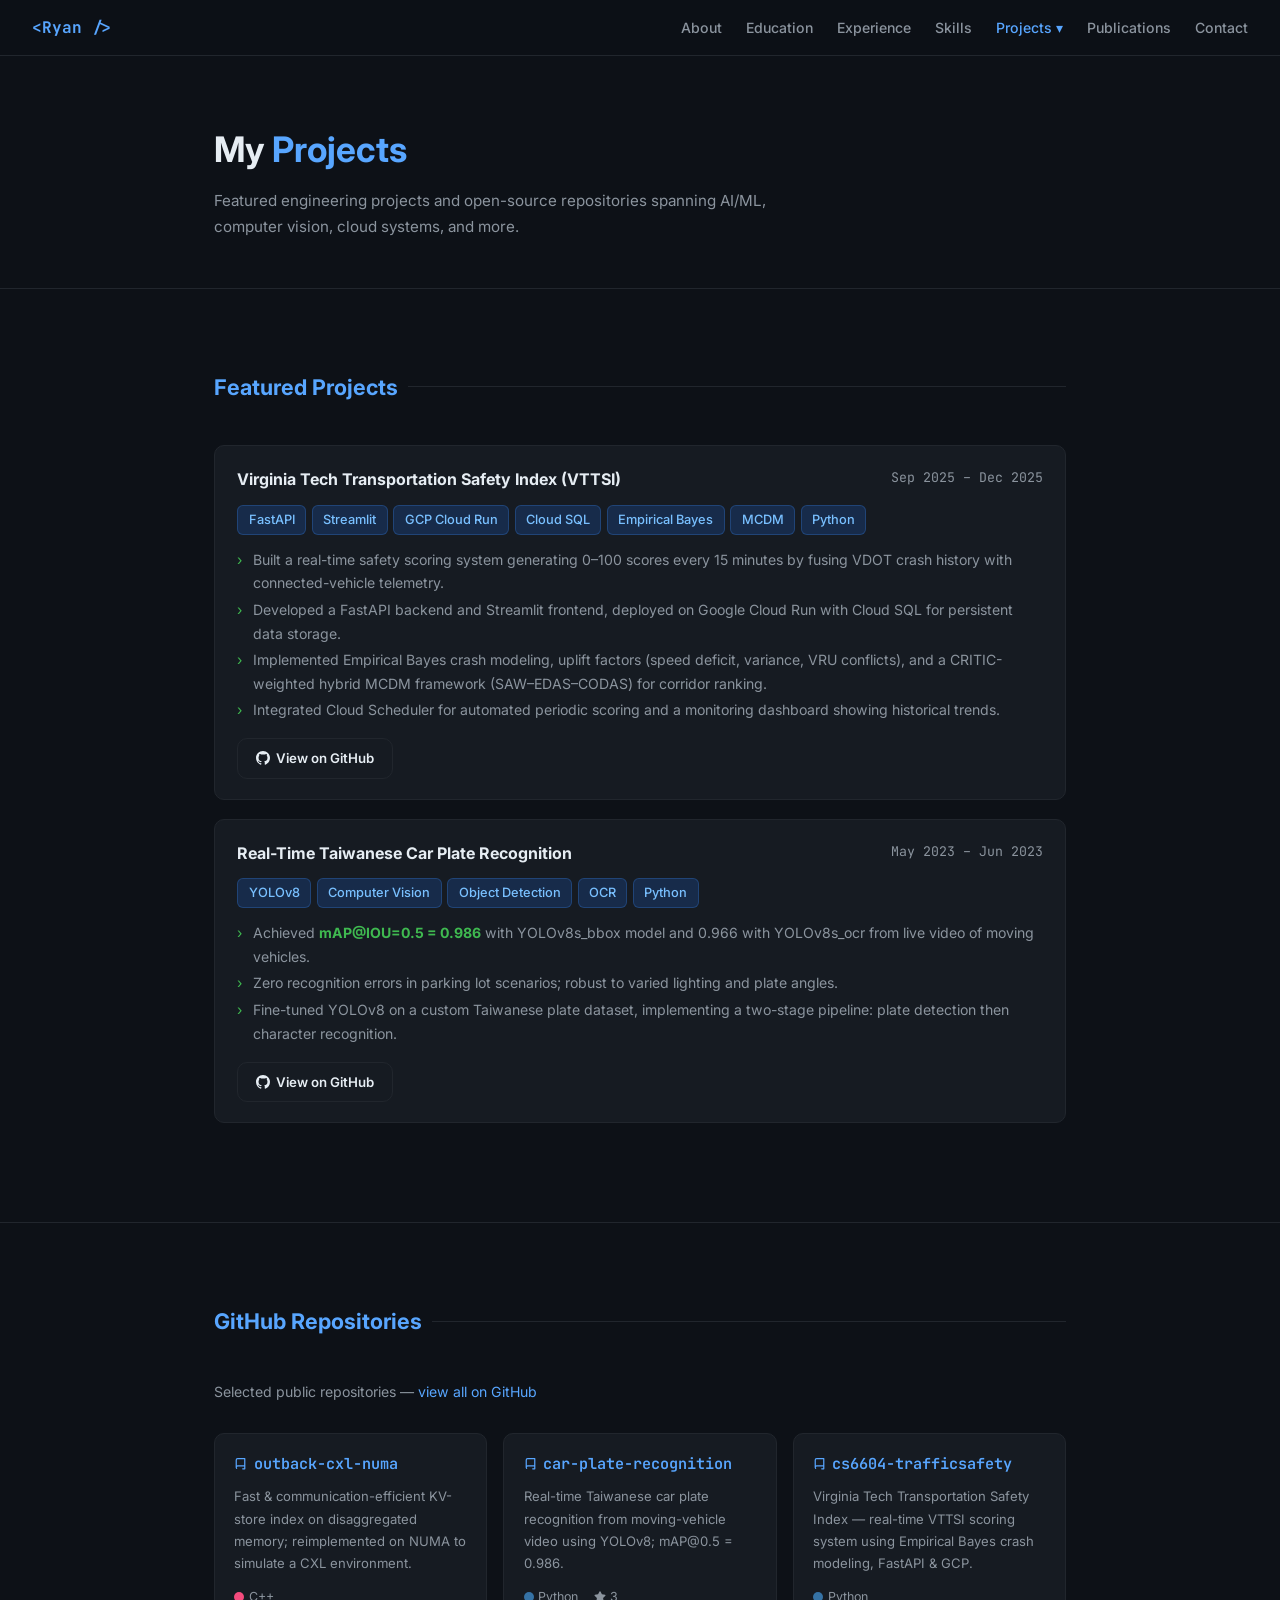
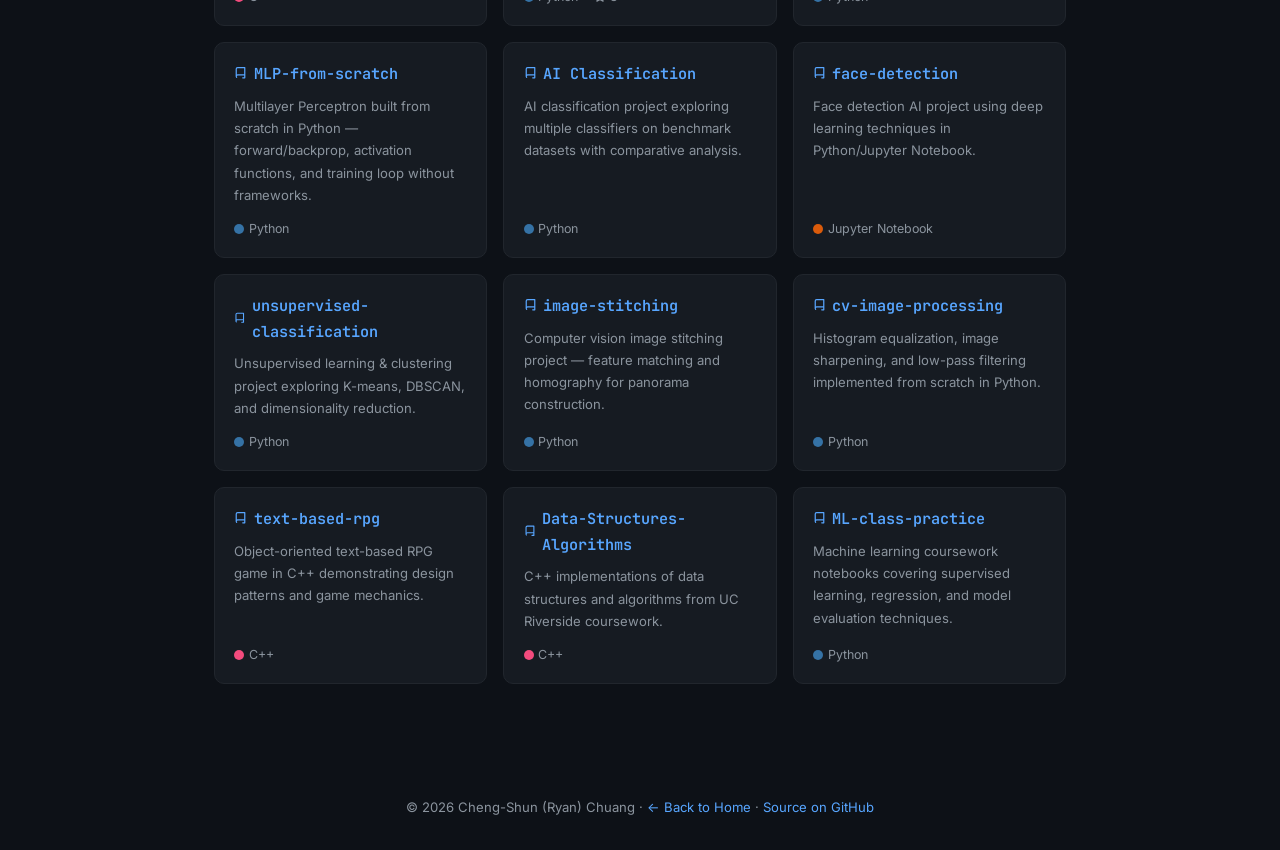
==== projects.html @ 60a46a5a "Create my personal website" ====
<!DOCTYPE html>
<html lang="en">
<head>
  <meta charset="UTF-8" />
  <meta name="viewport" content="width=device-width, initial-scale=1.0" />
  <title>Projects — Cheng-Shun (Ryan) Chuang</title>
  <link rel="preconnect" href="https://fonts.googleapis.com" />
  <link rel="preconnect" href="https://fonts.gstatic.com" crossorigin />
  <link href="https://fonts.googleapis.com/css2?family=Inter:wght@300;400;500;600;700&family=JetBrains+Mono:wght@400;500&display=swap" rel="stylesheet" />
  <link rel="stylesheet" href="style.css" />
</head>
<body>

<!-- NAV -->
<nav>
  <a href="index.html" class="nav-logo">&lt;Ryan /&gt;</a>
  <ul class="nav-links">
    <li><a href="index.html#about">About</a></li>
    <li><a href="index.html#education">Education</a></li>
    <li><a href="index.html#experience">Experience</a></li>
    <li><a href="index.html#skills">Skills</a></li>
    <li class="nav-dropdown">
      <a href="projects.html" class="nav-link-main nav-active">Projects ▾</a>
      <ul class="dropdown-menu">
        <li><a href="#featured">Featured Projects</a></li>
        <li><a href="#repos">GitHub Repos</a></li>
      </ul>
    </li>
    <li><a href="publications.html">Publications</a></li>
    <li><a href="index.html#contact">Contact</a></li>
  </ul>
  <button class="nav-mobile-btn" aria-label="Toggle menu" onclick="this.closest('nav').querySelector('.nav-links').classList.toggle('open')">
    <svg width="20" height="20" viewBox="0 0 24 24" fill="currentColor"><path d="M3 18h18v-2H3v2zm0-5h18v-2H3v2zm0-7v2h18V6H3z"/></svg>
  </button>
</nav>

<!-- PAGE HEADER -->
<div class="page-header">
  <div class="container">
    <h1>My <span>Projects</span></h1>
    <p>Featured engineering projects and open-source repositories spanning AI/ML, computer vision, cloud systems, and more.</p>
  </div>
</div>

<!-- FEATURED PROJECTS -->
<section id="featured">
  <div class="container">
    <h2 class="section-title">Featured Projects</h2>

    <div class="project-card">
      <div class="project-header">
        <span class="project-title">Virginia Tech Transportation Safety Index (VTTSI)</span>
        <span class="project-date">Sep 2025 – Dec 2025</span>
      </div>
      <div class="project-tags">
        <span class="tag">FastAPI</span>
        <span class="tag">Streamlit</span>
        <span class="tag">GCP Cloud Run</span>
        <span class="tag">Cloud SQL</span>
        <span class="tag">Empirical Bayes</span>
        <span class="tag">MCDM</span>
        <span class="tag">Python</span>
      </div>
      <ul class="project-bullets" style="margin-top:.8rem;">
        <li>Built a real-time safety scoring system generating 0–100 scores every 15 minutes by fusing VDOT crash history with connected-vehicle telemetry.</li>
        <li>Developed a FastAPI backend and Streamlit frontend, deployed on Google Cloud Run with Cloud SQL for persistent data storage.</li>
        <li>Implemented Empirical Bayes crash modeling, uplift factors (speed deficit, variance, VRU conflicts), and a CRITIC-weighted hybrid MCDM framework (SAW–EDAS–CODAS) for corridor ranking.</li>
        <li>Integrated Cloud Scheduler for automated periodic scoring and a monitoring dashboard showing historical trends.</li>
      </ul>
      <div style="margin-top:1rem;">
        <a href="https://github.com/Ulrixon/cs6604-trafficsafety" target="_blank" class="btn btn-outline" style="font-size:.83rem;">
          <svg width="14" height="14" viewBox="0 0 24 24" fill="currentColor"><path d="M12 0C5.37 0 0 5.37 0 12c0 5.3 3.44 9.8 8.21 11.39.6.11.82-.26.82-.58v-2.03c-3.34.73-4.04-1.61-4.04-1.61-.55-1.39-1.34-1.76-1.34-1.76-1.09-.75.08-.73.08-.73 1.21.08 1.85 1.24 1.85 1.24 1.07 1.84 2.81 1.31 3.5 1 .11-.78.42-1.31.76-1.61-2.67-.3-5.47-1.33-5.47-5.93 0-1.31.47-2.38 1.24-3.22-.12-.3-.54-1.52.12-3.18 0 0 1.01-.32 3.3 1.23a11.5 11.5 0 0 1 3-.4c1.02.004 2.04.138 3 .4 2.28-1.55 3.29-1.23 3.29-1.23.66 1.66.24 2.88.12 3.18.77.84 1.23 1.91 1.23 3.22 0 4.61-2.81 5.63-5.48 5.92.43.37.81 1.1.81 2.22v3.29c0 .32.21.7.82.58C20.56 21.8 24 17.3 24 12c0-6.63-5.37-12-12-12z"/></svg>
          View on GitHub
        </a>
      </div>
    </div>

    <div class="project-card">
      <div class="project-header">
        <span class="project-title">Real-Time Taiwanese Car Plate Recognition</span>
        <span class="project-date">May 2023 – Jun 2023</span>
      </div>
      <div class="project-tags">
        <span class="tag">YOLOv8</span>
        <span class="tag">Computer Vision</span>
        <span class="tag">Object Detection</span>
        <span class="tag">OCR</span>
        <span class="tag">Python</span>
      </div>
      <ul class="project-bullets" style="margin-top:.8rem;">
        <li>Achieved <strong style="color:var(--accent2);">mAP@IOU=0.5 = 0.986</strong> with YOLOv8s_bbox model and 0.966 with YOLOv8s_ocr from live video of moving vehicles.</li>
        <li>Zero recognition errors in parking lot scenarios; robust to varied lighting and plate angles.</li>
        <li>Fine-tuned YOLOv8 on a custom Taiwanese plate dataset, implementing a two-stage pipeline: plate detection then character recognition.</li>
      </ul>
      <div style="margin-top:1rem;">
        <a href="https://github.com/Ulrixon/real-time-taiwanese-car-plate-recognition" target="_blank" class="btn btn-outline" style="font-size:.83rem;">
          <svg width="14" height="14" viewBox="0 0 24 24" fill="currentColor"><path d="M12 0C5.37 0 0 5.37 0 12c0 5.3 3.44 9.8 8.21 11.39.6.11.82-.26.82-.58v-2.03c-3.34.73-4.04-1.61-4.04-1.61-.55-1.39-1.34-1.76-1.34-1.76-1.09-.75.08-.73.08-.73 1.21.08 1.85 1.24 1.85 1.24 1.07 1.84 2.81 1.31 3.5 1 .11-.78.42-1.31.76-1.61-2.67-.3-5.47-1.33-5.47-5.93 0-1.31.47-2.38 1.24-3.22-.12-.3-.54-1.52.12-3.18 0 0 1.01-.32 3.3 1.23a11.5 11.5 0 0 1 3-.4c1.02.004 2.04.138 3 .4 2.28-1.55 3.29-1.23 3.29-1.23.66 1.66.24 2.88.12 3.18.77.84 1.23 1.91 1.23 3.22 0 4.61-2.81 5.63-5.48 5.92.43.37.81 1.1.81 2.22v3.29c0 .32.21.7.82.58C20.56 21.8 24 17.3 24 12c0-6.63-5.37-12-12-12z"/></svg>
          View on GitHub
        </a>
      </div>
    </div>

  </div>
</section>

<!-- GITHUB REPOS -->
<section id="repos">
  <div class="container">
    <h2 class="section-title">GitHub Repositories</h2>
    <p style="color:var(--muted);margin-bottom:1.8rem;font-size:.88rem;">Selected public repositories — <a href="https://github.com/Ulrixon?tab=repositories" target="_blank" style="color:var(--accent);text-decoration:none;">view all on GitHub</a></p>
    <div class="repos-grid">

      <a href="https://github.com/Ulrixon/outback-cxl-numa" target="_blank" class="repo-card">
        <span class="repo-name">
          <svg width="13" height="13" viewBox="0 0 16 16" fill="currentColor"><path d="M2 2.5A2.5 2.5 0 0 1 4.5 0h8.75a.75.75 0 0 1 .75.75v12.5a.75.75 0 0 1-.75.75h-2.5a.75.75 0 0 1 0-1.5h1.75v-2h-8a1 1 0 0 0-.714 1.7.75.75 0 1 1-1.072 1.05A2.495 2.495 0 0 1 2 11.5Zm10.5-1h-8a1 1 0 0 0-1 1v6.708A2.486 2.486 0 0 1 4.5 9h8Z"/></svg>
          outback-cxl-numa
        </span>
        <p class="repo-desc">Fast &amp; communication-efficient KV-store index on disaggregated memory; reimplemented on NUMA to simulate a CXL environment.</p>
        <div class="repo-footer">
          <span class="repo-lang"><span class="lang-dot" style="background:#f34b7d;"></span>C++</span>
        </div>
      </a>

      <a href="https://github.com/Ulrixon/real-time-taiwanese-car-plate-recognition" target="_blank" class="repo-card">
        <span class="repo-name">
          <svg width="13" height="13" viewBox="0 0 16 16" fill="currentColor"><path d="M2 2.5A2.5 2.5 0 0 1 4.5 0h8.75a.75.75 0 0 1 .75.75v12.5a.75.75 0 0 1-.75.75h-2.5a.75.75 0 0 1 0-1.5h1.75v-2h-8a1 1 0 0 0-.714 1.7.75.75 0 1 1-1.072 1.05A2.495 2.495 0 0 1 2 11.5Zm10.5-1h-8a1 1 0 0 0-1 1v6.708A2.486 2.486 0 0 1 4.5 9h8Z"/></svg>
          car-plate-recognition
        </span>
        <p class="repo-desc">Real-time Taiwanese car plate recognition from moving-vehicle video using YOLOv8; mAP@0.5 = 0.986.</p>
        <div class="repo-footer">
          <span class="repo-lang"><span class="lang-dot" style="background:#3572A5;"></span>Python</span>
          <span class="repo-stars">
            <svg width="12" height="12" viewBox="0 0 16 16" fill="currentColor"><path d="M8 .25a.75.75 0 0 1 .673.418l1.882 3.815 4.21.612a.75.75 0 0 1 .416 1.279l-3.046 2.97.719 4.192a.75.75 0 0 1-1.088.791L8 12.347l-3.766 1.98a.75.75 0 0 1-1.088-.79l.72-4.194L.818 6.374a.75.75 0 0 1 .416-1.28l4.21-.611L7.327.668A.75.75 0 0 1 8 .25z"/></svg>
            3
          </span>
        </div>
      </a>

      <a href="https://github.com/Ulrixon/cs6604-trafficsafety" target="_blank" class="repo-card">
        <span class="repo-name">
          <svg width="13" height="13" viewBox="0 0 16 16" fill="currentColor"><path d="M2 2.5A2.5 2.5 0 0 1 4.5 0h8.75a.75.75 0 0 1 .75.75v12.5a.75.75 0 0 1-.75.75h-2.5a.75.75 0 0 1 0-1.5h1.75v-2h-8a1 1 0 0 0-.714 1.7.75.75 0 1 1-1.072 1.05A2.495 2.495 0 0 1 2 11.5Zm10.5-1h-8a1 1 0 0 0-1 1v6.708A2.486 2.486 0 0 1 4.5 9h8Z"/></svg>
          cs6604-trafficsafety
        </span>
        <p class="repo-desc">Virginia Tech Transportation Safety Index — real-time VTTSI scoring system using Empirical Bayes crash modeling, FastAPI &amp; GCP.</p>
        <div class="repo-footer">
          <span class="repo-lang"><span class="lang-dot" style="background:#3572A5;"></span>Python</span>
        </div>
      </a>

      <a href="https://github.com/Ulrixon/ai_project1-MLP-from-scratch" target="_blank" class="repo-card">
        <span class="repo-name">
          <svg width="13" height="13" viewBox="0 0 16 16" fill="currentColor"><path d="M2 2.5A2.5 2.5 0 0 1 4.5 0h8.75a.75.75 0 0 1 .75.75v12.5a.75.75 0 0 1-.75.75h-2.5a.75.75 0 0 1 0-1.5h1.75v-2h-8a1 1 0 0 0-.714 1.7.75.75 0 1 1-1.072 1.05A2.495 2.495 0 0 1 2 11.5Zm10.5-1h-8a1 1 0 0 0-1 1v6.708A2.486 2.486 0 0 1 4.5 9h8Z"/></svg>
          MLP-from-scratch
        </span>
        <p class="repo-desc">Multilayer Perceptron built from scratch in Python — forward/backprop, activation functions, and training loop without frameworks.</p>
        <div class="repo-footer">
          <span class="repo-lang"><span class="lang-dot" style="background:#3572A5;"></span>Python</span>
        </div>
      </a>

      <a href="https://github.com/Ulrixon/python_ai_project2-Classification" target="_blank" class="repo-card">
        <span class="repo-name">
          <svg width="13" height="13" viewBox="0 0 16 16" fill="currentColor"><path d="M2 2.5A2.5 2.5 0 0 1 4.5 0h8.75a.75.75 0 0 1 .75.75v12.5a.75.75 0 0 1-.75.75h-2.5a.75.75 0 0 1 0-1.5h1.75v-2h-8a1 1 0 0 0-.714 1.7.75.75 0 1 1-1.072 1.05A2.495 2.495 0 0 1 2 11.5Zm10.5-1h-8a1 1 0 0 0-1 1v6.708A2.486 2.486 0 0 1 4.5 9h8Z"/></svg>
          AI Classification
        </span>
        <p class="repo-desc">AI classification project exploring multiple classifiers on benchmark datasets with comparative analysis.</p>
        <div class="repo-footer">
          <span class="repo-lang"><span class="lang-dot" style="background:#3572A5;"></span>Python</span>
        </div>
      </a>

      <a href="https://github.com/Ulrixon/ai_project3-face-detection" target="_blank" class="repo-card">
        <span class="repo-name">
          <svg width="13" height="13" viewBox="0 0 16 16" fill="currentColor"><path d="M2 2.5A2.5 2.5 0 0 1 4.5 0h8.75a.75.75 0 0 1 .75.75v12.5a.75.75 0 0 1-.75.75h-2.5a.75.75 0 0 1 0-1.5h1.75v-2h-8a1 1 0 0 0-.714 1.7.75.75 0 1 1-1.072 1.05A2.495 2.495 0 0 1 2 11.5Zm10.5-1h-8a1 1 0 0 0-1 1v6.708A2.486 2.486 0 0 1 4.5 9h8Z"/></svg>
          face-detection
        </span>
        <p class="repo-desc">Face detection AI project using deep learning techniques in Python/Jupyter Notebook.</p>
        <div class="repo-footer">
          <span class="repo-lang"><span class="lang-dot" style="background:#DA5B0B;"></span>Jupyter Notebook</span>
        </div>
      </a>

      <a href="https://github.com/Ulrixon/ai_project4-unsupervised-classification" target="_blank" class="repo-card">
        <span class="repo-name">
          <svg width="13" height="13" viewBox="0 0 16 16" fill="currentColor"><path d="M2 2.5A2.5 2.5 0 0 1 4.5 0h8.75a.75.75 0 0 1 .75.75v12.5a.75.75 0 0 1-.75.75h-2.5a.75.75 0 0 1 0-1.5h1.75v-2h-8a1 1 0 0 0-.714 1.7.75.75 0 1 1-1.072 1.05A2.495 2.495 0 0 1 2 11.5Zm10.5-1h-8a1 1 0 0 0-1 1v6.708A2.486 2.486 0 0 1 4.5 9h8Z"/></svg>
          unsupervised-classification
        </span>
        <p class="repo-desc">Unsupervised learning &amp; clustering project exploring K-means, DBSCAN, and dimensionality reduction.</p>
        <div class="repo-footer">
          <span class="repo-lang"><span class="lang-dot" style="background:#3572A5;"></span>Python</span>
        </div>
      </a>

      <a href="https://github.com/Ulrixon/image-stitching-project" target="_blank" class="repo-card">
        <span class="repo-name">
          <svg width="13" height="13" viewBox="0 0 16 16" fill="currentColor"><path d="M2 2.5A2.5 2.5 0 0 1 4.5 0h8.75a.75.75 0 0 1 .75.75v12.5a.75.75 0 0 1-.75.75h-2.5a.75.75 0 0 1 0-1.5h1.75v-2h-8a1 1 0 0 0-.714 1.7.75.75 0 1 1-1.072 1.05A2.495 2.495 0 0 1 2 11.5Zm10.5-1h-8a1 1 0 0 0-1 1v6.708A2.486 2.486 0 0 1 4.5 9h8Z"/></svg>
          image-stitching
        </span>
        <p class="repo-desc">Computer vision image stitching project — feature matching and homography for panorama construction.</p>
        <div class="repo-footer">
          <span class="repo-lang"><span class="lang-dot" style="background:#3572A5;"></span>Python</span>
        </div>
      </a>

      <a href="https://github.com/Ulrixon/computer_vision_project1-Histogram-Sharpening-Low-Pass-Filtering" target="_blank" class="repo-card">
        <span class="repo-name">
          <svg width="13" height="13" viewBox="0 0 16 16" fill="currentColor"><path d="M2 2.5A2.5 2.5 0 0 1 4.5 0h8.75a.75.75 0 0 1 .75.75v12.5a.75.75 0 0 1-.75.75h-2.5a.75.75 0 0 1 0-1.5h1.75v-2h-8a1 1 0 0 0-.714 1.7.75.75 0 1 1-1.072 1.05A2.495 2.495 0 0 1 2 11.5Zm10.5-1h-8a1 1 0 0 0-1 1v6.708A2.486 2.486 0 0 1 4.5 9h8Z"/></svg>
          cv-image-processing
        </span>
        <p class="repo-desc">Histogram equalization, image sharpening, and low-pass filtering implemented from scratch in Python.</p>
        <div class="repo-footer">
          <span class="repo-lang"><span class="lang-dot" style="background:#3572A5;"></span>Python</span>
        </div>
      </a>

      <a href="https://github.com/Ulrixon/text-based-rpg" target="_blank" class="repo-card">
        <span class="repo-name">
          <svg width="13" height="13" viewBox="0 0 16 16" fill="currentColor"><path d="M2 2.5A2.5 2.5 0 0 1 4.5 0h8.75a.75.75 0 0 1 .75.75v12.5a.75.75 0 0 1-.75.75h-2.5a.75.75 0 0 1 0-1.5h1.75v-2h-8a1 1 0 0 0-.714 1.7.75.75 0 1 1-1.072 1.05A2.495 2.495 0 0 1 2 11.5Zm10.5-1h-8a1 1 0 0 0-1 1v6.708A2.486 2.486 0 0 1 4.5 9h8Z"/></svg>
          text-based-rpg
        </span>
        <p class="repo-desc">Object-oriented text-based RPG game in C++ demonstrating design patterns and game mechanics.</p>
        <div class="repo-footer">
          <span class="repo-lang"><span class="lang-dot" style="background:#f34b7d;"></span>C++</span>
        </div>
      </a>

      <a href="https://github.com/Ulrixon/CS010C-Data-Structures-and-algorithms" target="_blank" class="repo-card">
        <span class="repo-name">
          <svg width="13" height="13" viewBox="0 0 16 16" fill="currentColor"><path d="M2 2.5A2.5 2.5 0 0 1 4.5 0h8.75a.75.75 0 0 1 .75.75v12.5a.75.75 0 0 1-.75.75h-2.5a.75.75 0 0 1 0-1.5h1.75v-2h-8a1 1 0 0 0-.714 1.7.75.75 0 1 1-1.072 1.05A2.495 2.495 0 0 1 2 11.5Zm10.5-1h-8a1 1 0 0 0-1 1v6.708A2.486 2.486 0 0 1 4.5 9h8Z"/></svg>
          Data-Structures-Algorithms
        </span>
        <p class="repo-desc">C++ implementations of data structures and algorithms from UC Riverside coursework.</p>
        <div class="repo-footer">
          <span class="repo-lang"><span class="lang-dot" style="background:#f34b7d;"></span>C++</span>
        </div>
      </a>

      <a href="https://github.com/Ulrixon/Machine-learning-class-practice" target="_blank" class="repo-card">
        <span class="repo-name">
          <svg width="13" height="13" viewBox="0 0 16 16" fill="currentColor"><path d="M2 2.5A2.5 2.5 0 0 1 4.5 0h8.75a.75.75 0 0 1 .75.75v12.5a.75.75 0 0 1-.75.75h-2.5a.75.75 0 0 1 0-1.5h1.75v-2h-8a1 1 0 0 0-.714 1.7.75.75 0 1 1-1.072 1.05A2.495 2.495 0 0 1 2 11.5Zm10.5-1h-8a1 1 0 0 0-1 1v6.708A2.486 2.486 0 0 1 4.5 9h8Z"/></svg>
          ML-class-practice
        </span>
        <p class="repo-desc">Machine learning coursework notebooks covering supervised learning, regression, and model evaluation techniques.</p>
        <div class="repo-footer">
          <span class="repo-lang"><span class="lang-dot" style="background:#3572A5;"></span>Python</span>
        </div>
      </a>

    </div>
  </div>
</section>

<!-- FOOTER -->
<footer>
  <p>© 2026 Cheng-Shun (Ryan) Chuang · <a href="index.html" style="color:var(--accent);text-decoration:none;">← Back to Home</a> · <a href="https://github.com/Ulrixon/Ulrixon.github.io" target="_blank" style="color:var(--accent);text-decoration:none;">Source on GitHub</a></p>
</footer>

</body>
</html>
---- style.css ----
*, *::before, *::after { box-sizing: border-box; margin: 0; padding: 0; }

:root {
  --bg:       #0d1117;
  --surface:  #161b22;
  --border:   #21262d;
  --accent:   #58a6ff;
  --accent2:  #3fb950;
  --text:     #e6edf3;
  --muted:    #8b949e;
  --tag-bg:   #1f6feb33;
  --tag:      #79c0ff;
  --radius:   10px;
}

html { scroll-behavior: smooth; }

body {
  background: var(--bg);
  color: var(--text);
  font-family: 'Inter', sans-serif;
  font-size: 15px;
  line-height: 1.7;
}

/* ── NAV ── */
nav {
  position: sticky;
  top: 0;
  z-index: 100;
  background: rgba(13,17,23,0.88);
  backdrop-filter: blur(12px);
  border-bottom: 1px solid var(--border);
  padding: 0 2rem;
  display: flex;
  align-items: center;
  justify-content: space-between;
  height: 56px;
}
.nav-logo {
  font-weight: 700;
  font-size: 1rem;
  color: var(--accent);
  text-decoration: none;
  font-family: 'JetBrains Mono', monospace;
}
.nav-links { display: flex; gap: 1.5rem; list-style: none; align-items: center; }
.nav-links a {
  color: var(--muted);
  text-decoration: none;
  font-size: 0.88rem;
  font-weight: 500;
  transition: color .2s;
}
.nav-links a:hover { color: var(--text); }
.nav-links a.nav-active { color: var(--accent); }

/* Dropdown */
.nav-dropdown { position: relative; }
.nav-link-main {
  color: var(--muted);
  text-decoration: none;
  font-size: 0.88rem;
  font-weight: 500;
  transition: color .2s;
  cursor: pointer;
  display: flex;
  align-items: center;
  gap: .25rem;
}
.nav-link-main:hover { color: var(--text); }
.nav-link-main.nav-active { color: var(--accent); }
.dropdown-menu {
  display: none;
  position: absolute;
  top: calc(100% + 8px);
  left: 50%;
  transform: translateX(-50%);
  background: var(--surface);
  border: 1px solid var(--border);
  border-radius: var(--radius);
  padding: .4rem 0;
  list-style: none;
  min-width: 160px;
  box-shadow: 0 8px 24px rgba(0,0,0,.4);
  z-index: 200;
}
.nav-dropdown:hover .dropdown-menu { display: block; }
.dropdown-menu li a {
  display: block;
  padding: .45rem 1rem;
  font-size: .85rem;
  color: var(--muted);
  white-space: nowrap;
}
.dropdown-menu li a:hover { color: var(--accent); background: rgba(88,166,255,.07); }

/* Mobile hamburger */
.nav-mobile-btn {
  display: none;
  background: transparent;
  border: none;
  color: var(--muted);
  cursor: pointer;
  padding: .25rem;
}
.nav-mobile-btn:hover { color: var(--text); }

/* ── LAYOUT ── */
.container {
  max-width: 900px;
  margin: 0 auto;
  padding: 0 1.5rem;
}

section { padding: 5rem 0; border-bottom: 1px solid var(--border); }
section:last-of-type { border-bottom: none; }

h2.section-title {
  font-size: 1.35rem;
  font-weight: 700;
  color: var(--accent);
  margin-bottom: 2.5rem;
  display: flex;
  align-items: center;
  gap: .6rem;
}
h2.section-title::after {
  content: '';
  flex: 1;
  height: 1px;
  background: var(--border);
}

/* ── HERO ── */
#hero {
  min-height: 82vh;
  display: flex;
  align-items: center;
  border-bottom: 1px solid var(--border);
}
.hero-inner {
  display: flex;
  align-items: center;
  gap: 3rem;
  flex-wrap: wrap;
}
.hero-avatar {
  width: 140px;
  height: 140px;
  border-radius: 50%;
  border: 3px solid var(--accent);
  object-fit: cover;
  flex-shrink: 0;
}
.hero-greeting {
  font-size: .9rem;
  color: var(--muted);
  font-family: 'JetBrains Mono', monospace;
  margin-bottom: .4rem;
}
.hero-name {
  font-size: 2.8rem;
  font-weight: 700;
  line-height: 1.15;
  margin-bottom: .6rem;
}
.hero-name span { color: var(--accent); }
.hero-tagline {
  font-size: 1.1rem;
  color: var(--muted);
  margin-bottom: 1.4rem;
  max-width: 520px;
}
.hero-links { display: flex; flex-wrap: wrap; gap: .75rem; }
.btn {
  display: inline-flex;
  align-items: center;
  gap: .4rem;
  padding: .5rem 1.1rem;
  border-radius: var(--radius);
  font-size: .88rem;
  font-weight: 600;
  text-decoration: none;
  transition: opacity .2s, transform .1s;
  cursor: pointer;
}
.btn:hover { opacity: .85; transform: translateY(-1px); }
.btn-primary { background: var(--accent); color: #0d1117; }
.btn-outline { border: 1px solid var(--border); color: var(--text); background: transparent; }
.btn-outline:hover { border-color: var(--accent); color: var(--accent); }

/* ── HIGHLIGHTS ── */
#highlights { padding: 3rem 0; }
.highlight-grid {
  display: grid;
  grid-template-columns: repeat(auto-fit, minmax(180px, 1fr));
  gap: 1rem;
}
.highlight-card {
  background: var(--surface);
  border: 1px solid var(--border);
  border-radius: var(--radius);
  padding: 1.5rem 1.25rem;
  text-align: center;
  transition: border-color .2s, transform .15s;
}
.highlight-card:hover { border-color: var(--accent); transform: translateY(-2px); }
.highlight-icon { font-size: 1.6rem; margin-bottom: .5rem; }
.highlight-stat { font-size: 1.6rem; font-weight: 700; color: var(--accent); margin-bottom: .25rem; font-family: 'JetBrains Mono', monospace; }
.highlight-label { color: var(--muted); font-size: .8rem; line-height: 1.4; }

/* ── ABOUT ── */
.about-grid {
  display: grid;
  grid-template-columns: 1fr 1fr;
  gap: 1.5rem;
}
.info-item { display: flex; align-items: flex-start; gap: .6rem; margin-bottom: .5rem; }
.info-icon { color: var(--accent); flex-shrink: 0; margin-top: .1rem; }
.info-label { color: var(--muted); font-size: .82rem; }
.info-value { font-size: .95rem; }

/* ── EDUCATION ── */
.timeline { position: relative; }
.timeline-item {
  padding-left: 1.5rem;
  border-left: 2px solid var(--border);
  margin-bottom: 2rem;
  position: relative;
}
.timeline-item::before {
  content: '';
  position: absolute;
  left: -5px;
  top: 6px;
  width: 8px;
  height: 8px;
  border-radius: 50%;
  background: var(--accent);
}
.timeline-header {
  display: flex;
  justify-content: space-between;
  align-items: flex-start;
  flex-wrap: wrap;
  gap: .4rem;
  margin-bottom: .25rem;
}
.timeline-school { font-weight: 700; font-size: 1rem; }
.timeline-date { color: var(--muted); font-size: .85rem; font-family: 'JetBrains Mono', monospace; }
.timeline-degree { color: var(--accent); font-size: .92rem; margin-bottom: .3rem; }
.timeline-location { color: var(--muted); font-size: .83rem; margin-bottom: .4rem; }
.timeline-bullets { list-style: none; padding: 0; }
.timeline-bullets li { color: var(--muted); font-size: .88rem; padding-left: 1rem; position: relative; margin-bottom: .15rem; }
.timeline-bullets li::before { content: '›'; position: absolute; left: 0; color: var(--accent2); }

/* ── PUBLICATIONS ── */
.pub-card {
  background: var(--surface);
  border: 1px solid var(--border);
  border-radius: var(--radius);
  padding: 1.25rem 1.4rem;
  margin-bottom: 1.2rem;
  transition: border-color .2s;
}
.pub-card:hover { border-color: var(--accent); }
.pub-title { font-weight: 600; font-size: .98rem; margin-bottom: .3rem; }
.pub-meta { color: var(--muted); font-size: .83rem; margin-bottom: .5rem; font-family: 'JetBrains Mono', monospace; }
.pub-desc { color: var(--muted); font-size: .88rem; }
.pub-badge {
  display: inline-block;
  padding: .15rem .55rem;
  border-radius: 4px;
  font-size: .75rem;
  font-weight: 600;
  margin-bottom: .5rem;
}
.pub-badge-green { background: rgba(63,185,80,.15); color: var(--accent2); border: 1px solid rgba(63,185,80,.3); }
.pub-badge-blue  { background: rgba(88,166,255,.12); color: var(--accent); border: 1px solid rgba(88,166,255,.25); }

/* ── EXPERIENCE ── */
.exp-item { margin-bottom: 2.2rem; }
.exp-header { display: flex; justify-content: space-between; flex-wrap: wrap; gap: .4rem; margin-bottom: .2rem; }
.exp-role { font-weight: 700; font-size: 1rem; }
.exp-date { color: var(--muted); font-size: .85rem; font-family: 'JetBrains Mono', monospace; }
.exp-company { color: var(--accent); font-size: .9rem; margin-bottom: .4rem; }
.exp-bullets { list-style: none; padding: 0; }
.exp-bullets li { color: var(--muted); font-size: .88rem; padding-left: 1rem; position: relative; margin-bottom: .15rem; }
.exp-bullets li::before { content: '›'; position: absolute; left: 0; color: var(--accent2); }

/* ── PROJECTS ── */
.project-card {
  background: var(--surface);
  border: 1px solid var(--border);
  border-radius: var(--radius);
  padding: 1.25rem 1.4rem;
  margin-bottom: 1.2rem;
  transition: border-color .2s;
}
.project-card:hover { border-color: var(--accent); }
.project-header { display: flex; justify-content: space-between; flex-wrap: wrap; gap: .4rem; margin-bottom: .4rem; }
.project-title { font-weight: 700; font-size: 1rem; }
.project-date { color: var(--muted); font-size: .83rem; font-family: 'JetBrains Mono', monospace; }
.project-bullets { list-style: none; padding: 0; }
.project-bullets li { color: var(--muted); font-size: .88rem; padding-left: 1rem; position: relative; margin-bottom: .15rem; }
.project-bullets li::before { content: '›'; position: absolute; left: 0; color: var(--accent2); }
.project-tags { display: flex; flex-wrap: wrap; gap: .35rem; margin-top: .7rem; }

/* ── REPOS ── */
.repos-grid {
  display: grid;
  grid-template-columns: repeat(auto-fill, minmax(260px, 1fr));
  gap: 1rem;
}
.repo-card {
  background: var(--surface);
  border: 1px solid var(--border);
  border-radius: var(--radius);
  padding: 1.1rem 1.2rem;
  display: flex;
  flex-direction: column;
  gap: .5rem;
  text-decoration: none;
  transition: border-color .2s, transform .15s;
}
.repo-card:hover { border-color: var(--accent); transform: translateY(-2px); }
.repo-name {
  color: var(--accent);
  font-weight: 600;
  font-size: .95rem;
  font-family: 'JetBrains Mono', monospace;
  display: flex;
  align-items: center;
  gap: .4rem;
}
.repo-desc { color: var(--muted); font-size: .82rem; flex: 1; }
.repo-footer { display: flex; align-items: center; gap: 1rem; margin-top: .25rem; }
.repo-lang { display: flex; align-items: center; gap: .3rem; font-size: .78rem; color: var(--muted); }
.lang-dot { width: 10px; height: 10px; border-radius: 50%; flex-shrink: 0; }
.repo-stars { display: flex; align-items: center; gap: .25rem; font-size: .78rem; color: var(--muted); }

/* ── SKILLS ── */
.skills-grid { display: flex; flex-direction: column; gap: 1.1rem; }
.skill-row { display: flex; align-items: flex-start; gap: 1rem; flex-wrap: wrap; }
.skill-label { color: var(--muted); font-size: .85rem; min-width: 160px; padding-top: .2rem; font-family: 'JetBrains Mono', monospace; }
.tags { display: flex; flex-wrap: wrap; gap: .4rem; }
.tag {
  background: var(--tag-bg);
  color: var(--tag);
  border: 1px solid rgba(56,139,253,.25);
  border-radius: 6px;
  padding: .2rem .65rem;
  font-size: .8rem;
  font-weight: 500;
}

/* ── CONTACT ── */
.contact-links { display: flex; flex-wrap: wrap; gap: 1rem; }
.contact-link {
  display: flex;
  align-items: center;
  gap: .5rem;
  color: var(--muted);
  text-decoration: none;
  font-size: .92rem;
  padding: .6rem 1.1rem;
  border: 1px solid var(--border);
  border-radius: var(--radius);
  transition: color .2s, border-color .2s;
}
.contact-link:hover { color: var(--accent); border-color: var(--accent); }

/* ── PAGE HEADER (subpages) ── */
.page-header {
  padding: 4rem 0 3rem;
  border-bottom: 1px solid var(--border);
}
.page-header h1 {
  font-size: 2.2rem;
  font-weight: 700;
  margin-bottom: .5rem;
}
.page-header h1 span { color: var(--accent); }
.page-header p { color: var(--muted); font-size: .95rem; max-width: 560px; }

/* ── FOOTER ── */
footer {
  text-align: center;
  padding: 2rem 1.5rem;
  color: var(--muted);
  font-size: .82rem;
}

/* ── RESPONSIVE ── */
@media (max-width: 700px) {
  .about-grid { grid-template-columns: 1fr; }
  .hero-name { font-size: 2rem; }
  .hero-avatar { width: 100px; height: 100px; }
  .nav-links { display: none; flex-direction: column; position: absolute; top: 56px; left: 0; right: 0; background: var(--surface); border-bottom: 1px solid var(--border); padding: 1rem 1.5rem; gap: 1rem; }
  .nav-links.open { display: flex; }
  .nav-mobile-btn { display: block; }
  .dropdown-menu { position: static; transform: none; box-shadow: none; border: none; background: transparent; padding-left: 1rem; }
  .nav-dropdown:hover .dropdown-menu { display: none; }
  .nav-dropdown.open .dropdown-menu { display: block; }
  .highlight-grid { grid-template-columns: repeat(2, 1fr); }
  .repos-grid { grid-template-columns: 1fr; }
}
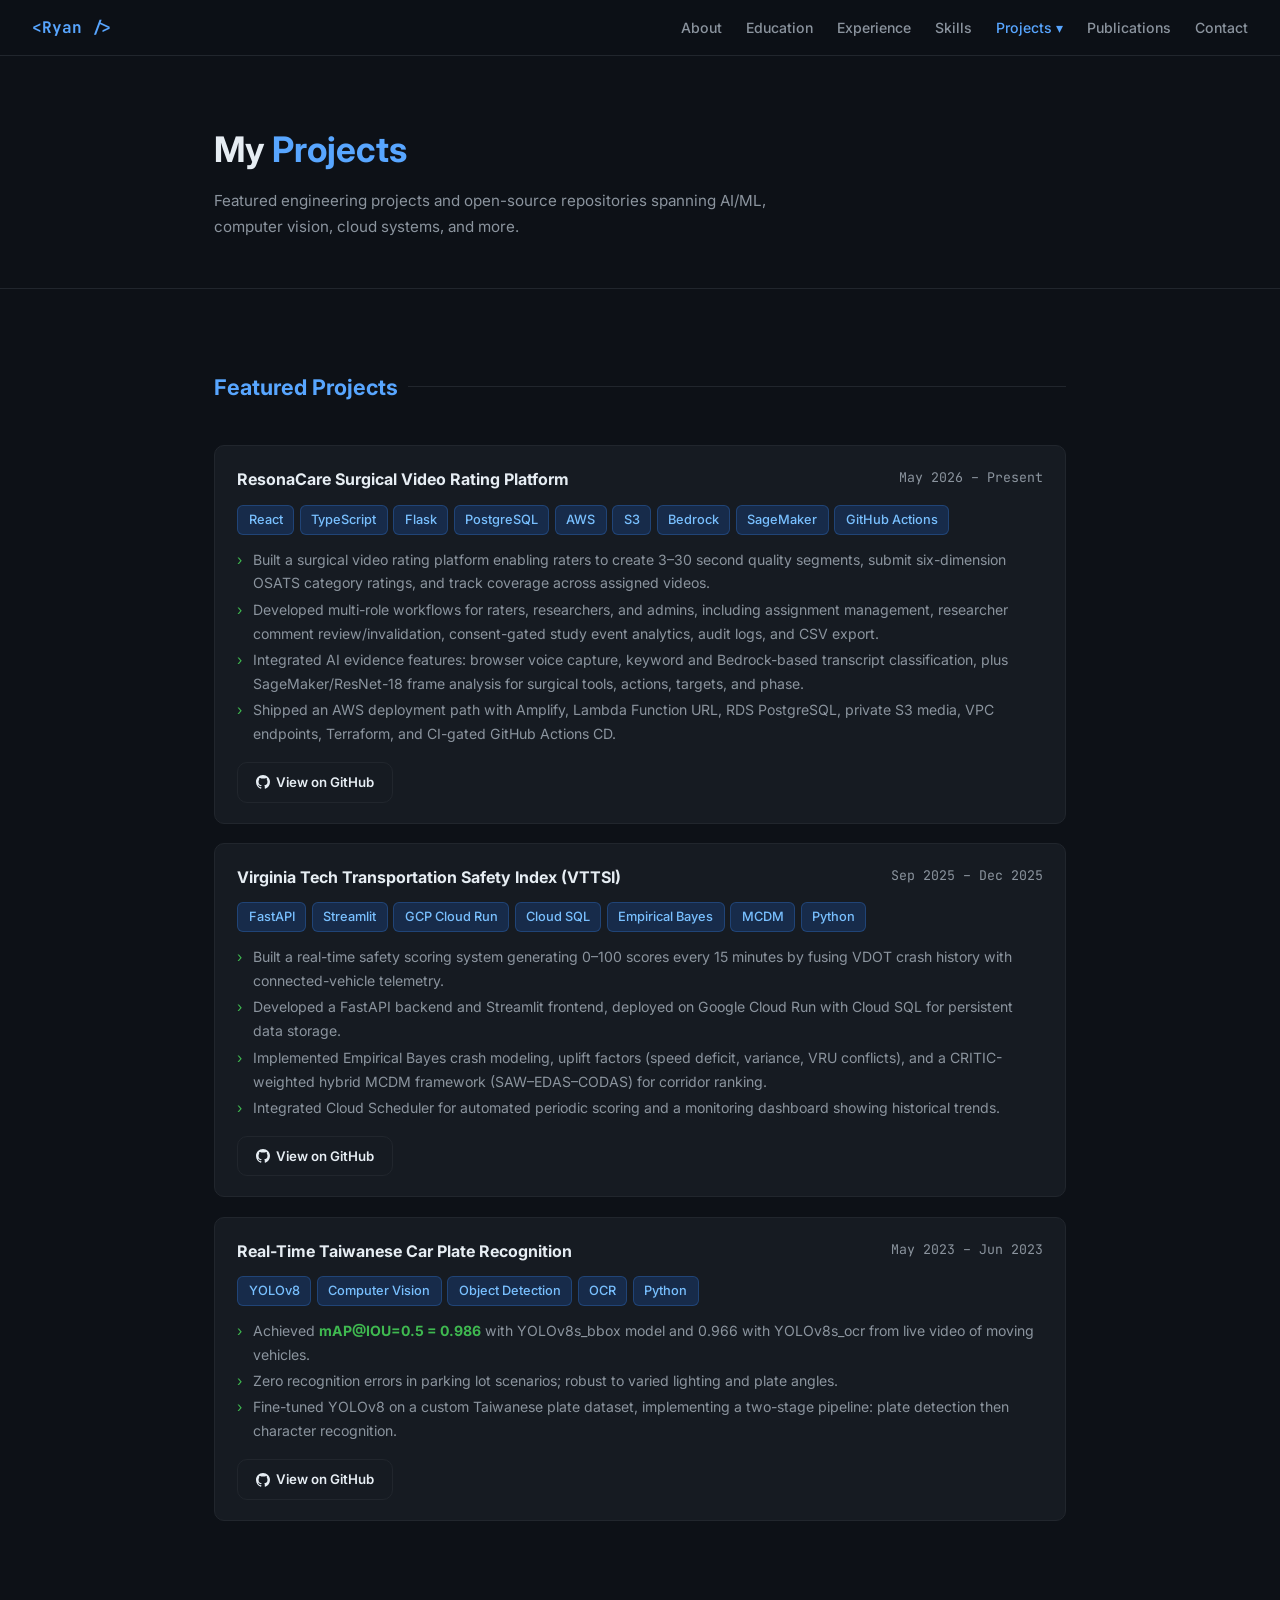
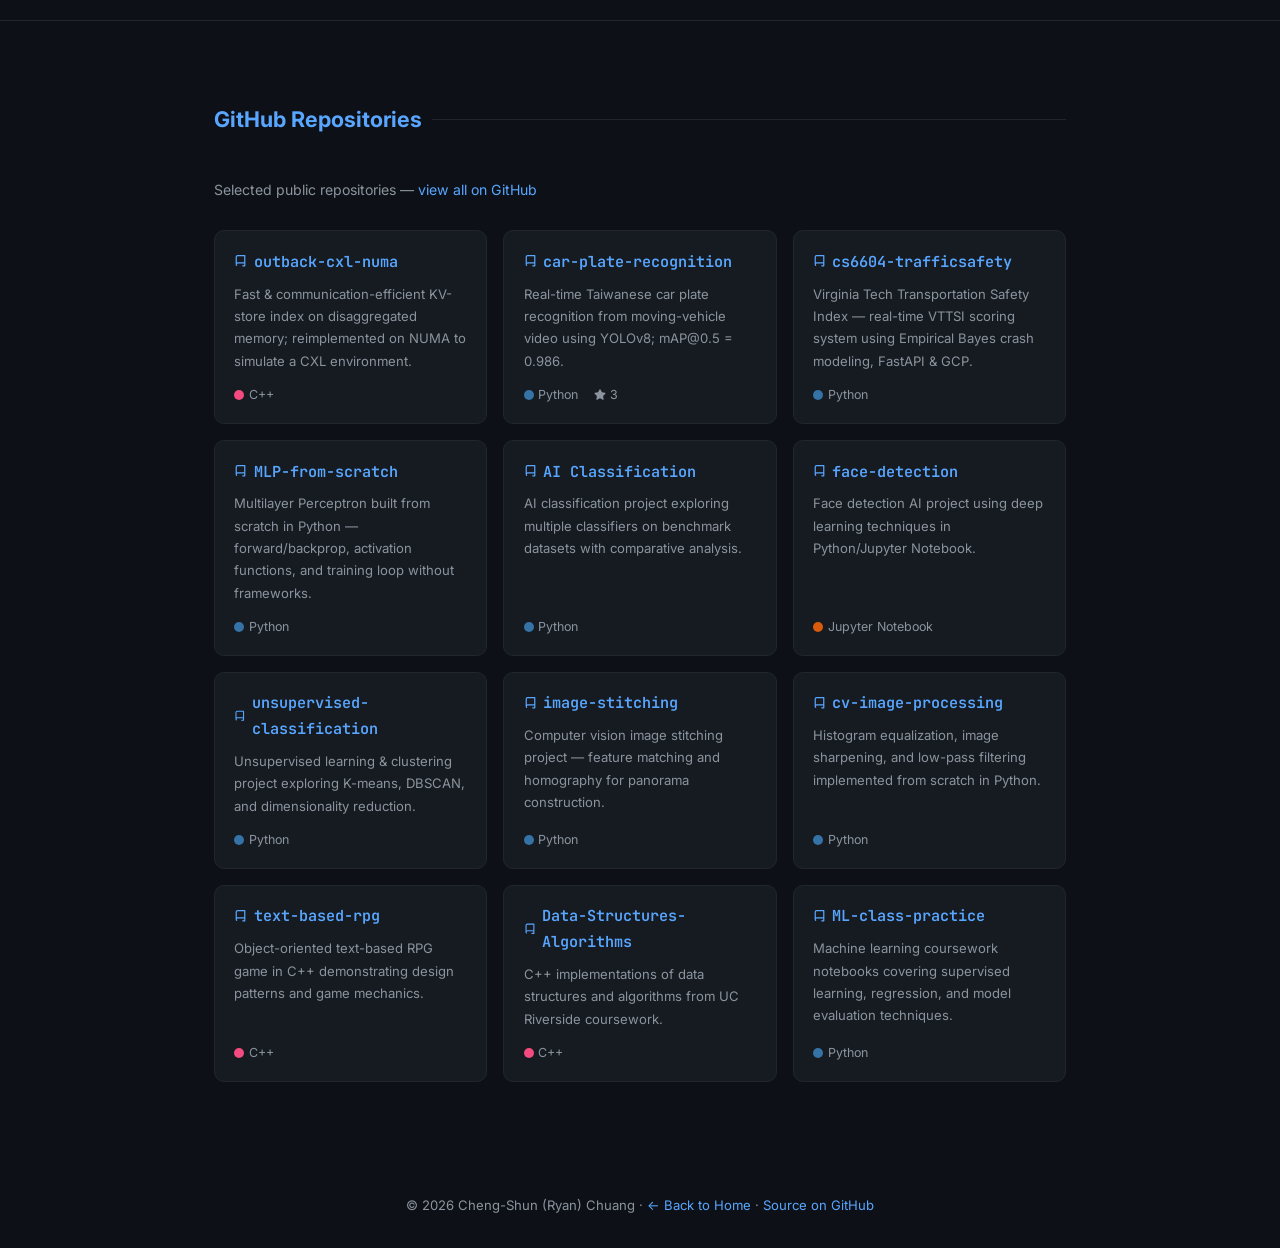
==== commit b04c75aa: "Update ResonaCare resume and portfolio" ====
--- a/projects.html
+++ b/projects.html
@@ -6,7 +6,7 @@
   <title>Projects — Cheng-Shun (Ryan) Chuang</title>
   <link rel="preconnect" href="https://fonts.googleapis.com" />
   <link rel="preconnect" href="https://fonts.gstatic.com" crossorigin />
-  <link href="https://fonts.googleapis.com/css2?family=Inter:wght@300;400;500;600;700&family=JetBrains+Mono:wght@400;500&display=swap" rel="stylesheet" />
+  <link href="https://fonts.googleapis.com/css2?family=Inter:wght@300;400;500;600;700&amp;family=JetBrains+Mono:wght@400;500&amp;display=swap" rel="stylesheet" />
   <link rel="stylesheet" href="style.css" />
 </head>
 <body>
@@ -49,6 +49,36 @@
 
     <div class="project-card">
       <div class="project-header">
+        <span class="project-title">ResonaCare Surgical Video Rating Platform</span>
+        <span class="project-date">May 2026 – Present</span>
+      </div>
+      <div class="project-tags">
+        <span class="tag">React</span>
+        <span class="tag">TypeScript</span>
+        <span class="tag">Flask</span>
+        <span class="tag">PostgreSQL</span>
+        <span class="tag">AWS</span>
+        <span class="tag">S3</span>
+        <span class="tag">Bedrock</span>
+        <span class="tag">SageMaker</span>
+        <span class="tag">GitHub Actions</span>
+      </div>
+      <ul class="project-bullets" style="margin-top:.8rem;">
+        <li>Built a surgical video rating platform enabling raters to create 3–30 second quality segments, submit six-dimension OSATS category ratings, and track coverage across assigned videos.</li>
+        <li>Developed multi-role workflows for raters, researchers, and admins, including assignment management, researcher comment review/invalidation, consent-gated study event analytics, audit logs, and CSV export.</li>
+        <li>Integrated AI evidence features: browser voice capture, keyword and Bedrock-based transcript classification, plus SageMaker/ResNet-18 frame analysis for surgical tools, actions, targets, and phase.</li>
+        <li>Shipped an AWS deployment path with Amplify, Lambda Function URL, RDS PostgreSQL, private S3 media, VPC endpoints, Terraform, and CI-gated GitHub Actions CD.</li>
+      </ul>
+      <div style="margin-top:1rem;">
+        <a href="https://github.com/Hooshangi/ResonaCare" target="_blank" class="btn btn-outline" style="font-size:.83rem;">
+          <svg width="14" height="14" viewBox="0 0 24 24" fill="currentColor"><path d="M12 0C5.37 0 0 5.37 0 12c0 5.3 3.44 9.8 8.21 11.39.6.11.82-.26.82-.58v-2.03c-3.34.73-4.04-1.61-4.04-1.61-.55-1.39-1.34-1.76-1.34-1.76-1.09-.75.08-.73.08-.73 1.21.08 1.85 1.24 1.85 1.24 1.07 1.84 2.81 1.31 3.5 1 .11-.78.42-1.31.76-1.61-2.67-.3-5.47-1.33-5.47-5.93 0-1.31.47-2.38 1.24-3.22-.12-.3-.54-1.52.12-3.18 0 0 1.01-.32 3.3 1.23a11.5 11.5 0 0 1 3-.4c1.02.004 2.04.138 3 .4 2.28-1.55 3.29-1.23 3.29-1.23.66 1.66.24 2.88.12 3.18.77.84 1.23 1.91 1.23 3.22 0 4.61-2.81 5.63-5.48 5.92.43.37.81 1.1.81 2.22v3.29c0 .32.21.7.82.58C20.56 21.8 24 17.3 24 12c0-6.63-5.37-12-12-12z"/></svg>
+          View on GitHub
+        </a>
+      </div>
+    </div>
+
+    <div class="project-card">
+      <div class="project-header">
         <span class="project-title">Virginia Tech Transportation Safety Index (VTTSI)</span>
         <span class="project-date">Sep 2025 – Dec 2025</span>
       </div>
--- a/style.css
+++ b/style.css
@@ -267,6 +267,8 @@
 .pub-card:hover { border-color: var(--accent); }
 .pub-title { font-weight: 600; font-size: .98rem; margin-bottom: .3rem; }
 .pub-meta { color: var(--muted); font-size: .83rem; margin-bottom: .5rem; font-family: 'JetBrains Mono', monospace; }
+.pub-meta a { color: var(--accent); text-decoration: none; }
+.pub-meta a:hover { text-decoration: underline; }
 .pub-desc { color: var(--muted); font-size: .88rem; }
 .pub-badge {
   display: inline-block;
